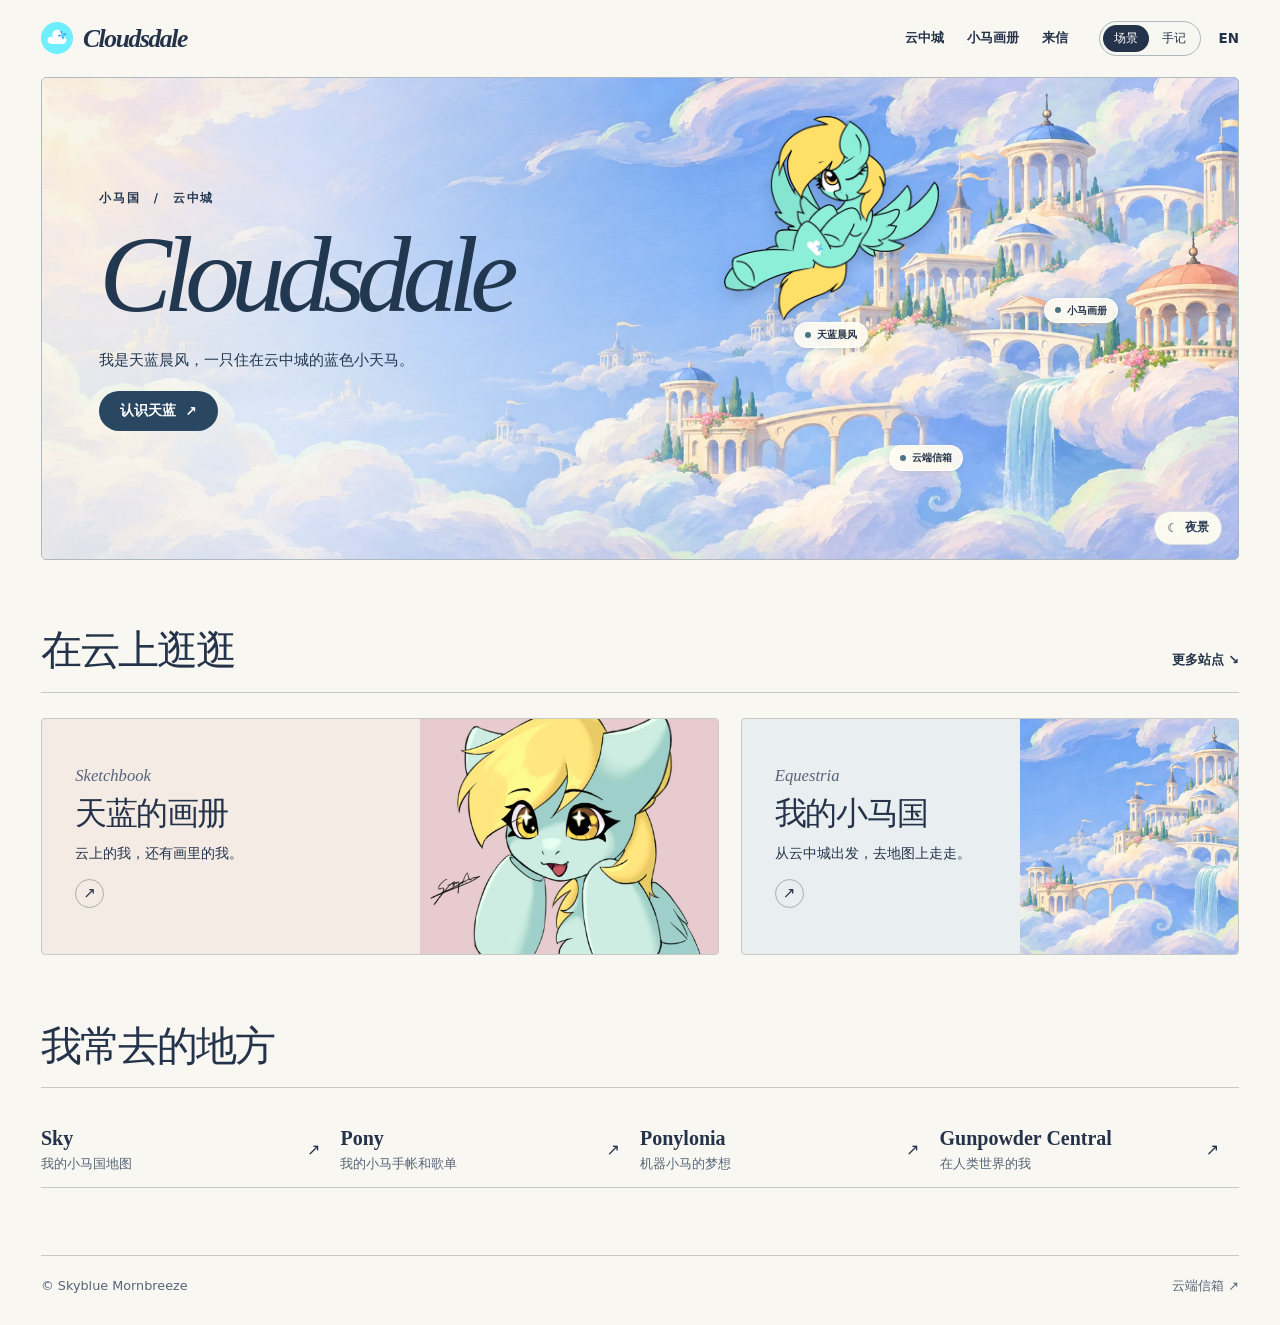
==== index.html @ 9f35f20f "Launch Cloudsdale, Skyblue's bilingual illustrated home" ====
<!doctype html>
<html lang="zh-CN" data-view="scene" data-light="day">
<head>
  <meta charset="utf-8">
  <meta name="viewport" content="width=device-width, initial-scale=1">
  <meta name="theme-color" content="#f6f5ed">
  <title>云中城 | 天蓝晨风</title>
  <meta name="description" content="我是天蓝晨风，一只住在云中城的蓝色小天马。来看看我的画册，听听我喜欢的音乐，也可以给我留言。">
  <link rel="canonical" href="https://cloud.hachile.org/">
  <link rel="alternate" hreflang="zh-CN" href="https://cloud.hachile.org/">
  <link rel="alternate" hreflang="en" href="https://cloud.hachile.org/en/">
  <link rel="icon" type="image/png" href="./assets/mark.png">
  <meta property="og:image" content="https://cloud.hachile.org/assets/cloudsdale.webp">
  <link rel="stylesheet" href="./style.css">
  <script defer src="./cloud.js"></script>
  <noscript><style>.view-switch,.scene-tools{display:none!important}.journal{display:grid!important}</style></noscript>
</head>
<body>
  <a class="skip" href="#main">跳到正文</a>
  <header class="masthead">
    <a class="brand" href="./" aria-label="云中城 | 天蓝晨风"><img src="./assets/mark.png" alt="" width="36" height="36"><span>Cloudsdale</span></a>
    <nav class="nav" aria-label="主导航">
      <a href="#main">云中城</a>
      <a class="" href="https://gallery.hachile.org/" data-open="album">小马画册</a>
      <a class="" href="https://home.hachile.org/#discussion" data-open="mail">来信</a>
    </nav>
    <div class="utility">
      <div class="view-switch" role="group" aria-label="浏览方式">
        <button type="button" data-view-choice="scene" aria-pressed="true">场景</button>
        <button type="button" data-view-choice="journal" aria-pressed="false">手记</button>
      </div>
      <a class="lang" href="en/" hreflang="en" lang="en" aria-label="English">EN</a>
    </div>
  </header>
  <main id="main" class="wrap">
    <section class="scene" aria-labelledby="scene-title">
      <img class="scene-backdrop" src="./assets/cloudsdale.webp" width="2041" height="770" alt="" fetchpriority="high">
      <div class="scene-copy">
        <p class="location">小马国　/　云中城</p>
        <h1 id="scene-title">Cloudsdale</h1>
        <p class="lede">我是天蓝晨风，一只住在云中城的蓝色小天马。</p>
        <a class="action" href="https://pony.hachile.org/#about" data-open="profile">认识天蓝 <span aria-hidden="true">↗</span></a>
      </div>
      <a class="pony-pin" href="https://pony.hachile.org/#about" data-open="profile" aria-label="认识天蓝">
        <img src="./assets/skyblue.webp" alt="" width="900" height="852">
        <span class="pin-label"><i aria-hidden="true"></i>天蓝晨风</span>
      </a>
      <a class="pin art-pin" href="https://gallery.hachile.org/" data-open="album"><span class="pin-label"><i aria-hidden="true"></i>小马画册</span></a>
      <a class="pin mail-pin" href="https://home.hachile.org/#discussion" data-open="mail"><span class="pin-label"><i aria-hidden="true"></i>云端信箱</span></a>
      <div class="scene-tools"><button class="light-switch" type="button" data-light-switch aria-pressed="false" aria-label="开启夜景"><span aria-hidden="true">☾</span> <span data-light-text>夜景</span></button></div>
    </section>
    <section class="journal" id="journal" aria-labelledby="journal-title">
      <div class="journal-copy"><p class="location">云中城手记</p><h1 id="journal-title">叫我天蓝就好</h1>
      <p class="lede">我是天蓝晨风，一只住在云中城的蓝色小天马。</p><p>在小马社群，我也叫 Pegasus Bluie。朋友们平常喊我天蓝、小蓝，或是 Skyblue。</p><p>出门时喜欢带着天琴心弦的布偶拍照。回到家，我练习画画，尝试写小马故事，也学着做电子音乐。</p><p>在人类世界，我在同济大学学习机器人。我想有一天能造出一匹像 Sweetiebot 那样的机器小马。</p>
      <a class="action" href="https://pony.hachile.org/#music">听我的歌单 <span aria-hidden="true">↗</span></a></div>
      <img class="journal-art" src="./assets/cloud-portrait.webp" alt="天蓝晨风趴在白云上，一侧翅膀从身后探出。" width="1100" height="825">
    </section>
    <section class="shelf" aria-labelledby="shelf-title">
      <div class="section-head"><h2 id="shelf-title">在云上逛逛</h2><a href="#places">更多站点 <span aria-hidden="true">↘</span></a></div>
      <div class="feature-grid">
        <a href="https://gallery.hachile.org/" class="feature feature-gallery" data-open="album">
          <div class="feature-copy"><small>Sketchbook</small><h3>天蓝的画册</h3><p>云上的我，还有画里的我。</p><span aria-hidden="true">↗</span></div>
          <img class="feature-art" src="./assets/studio.webp" alt="" width="900" height="900" loading="lazy">
        </a>
        <a href="https://sky.hachile.org/" class="feature feature-world">
          <div class="feature-copy"><small>Equestria</small><h3>我的小马国</h3><p>从云中城出发，去地图上走走。</p><span aria-hidden="true">↗</span></div>
          <img class="feature-art" src="./assets/cloudsdale.webp" alt="" width="2041" height="770" loading="lazy">
        </a>
      </div>
    </section>
    <section class="places" id="places" aria-labelledby="places-title"><div class="section-head"><h2 id="places-title">我常去的地方</h2></div><div class="place-list">
      <a href="https://sky.hachile.org/"><strong>Sky</strong><span>我的小马国地图</span><b aria-hidden="true">↗</b></a>
      <a href="https://pony.hachile.org/"><strong>Pony</strong><span>我的小马手帐和歌单</span><b aria-hidden="true">↗</b></a>
      <a href="https://ponylonia.hachile.org/"><strong>Ponylonia</strong><span>机器小马的梦想</span><b aria-hidden="true">↗</b></a>
      <a href="https://home.hachile.org/"><strong>Gunpowder Central</strong><span>在人类世界的我</span><b aria-hidden="true">↗</b></a>
    </div></section>
  </main>
  <footer class="foot"><span>© Skyblue Mornbreeze</span><a class="" href="https://home.hachile.org/#discussion" data-open="mail">云端信箱 ↗</a></footer>
  <dialog id="profile" class="modal" aria-labelledby="profile-title"><button class="close" type="button" data-close aria-label="关闭">×</button><div class="profile-layout">
    <img src="./assets/skyblue.webp" alt="天蓝晨风抱着前蹄，侧身展开翅膀。" width="900" height="852" loading="lazy">
    <div><p class="location">Pegasus Bluie</p><h2 id="profile-title">天蓝晨风</h2><p>在小马社群，我也叫 Pegasus Bluie。朋友们平常喊我天蓝、小蓝，或是 Skyblue。</p><p>出门时喜欢带着天琴心弦的布偶拍照。回到家，我练习画画，尝试写小马故事，也学着做电子音乐。</p><p>在人类世界，我在同济大学学习机器人。我想有一天能造出一匹像 Sweetiebot 那样的机器小马。</p><a class="action" href="https://pony.hachile.org/">翻开我的手帐 ↗</a></div>
  </div></dialog>
  <dialog id="album" class="modal" aria-labelledby="album-title"><button class="close" type="button" data-close aria-label="关闭">×</button><div class="gallery-layout">
    <div class="gallery-photo"><figure data-slide ><img src="./assets/cloud-portrait.webp" alt="天蓝晨风趴在白云上，一侧翅膀从身后探出。" loading="lazy"><figcaption>趴在云端</figcaption></figure><figure data-slide hidden><img src="./assets/studio.webp" alt="粉色背景里，天蓝晨风抬起前蹄，眼睛里闪着星星。" loading="lazy"><figcaption>星星眼</figcaption></figure><figure data-slide hidden><img src="./assets/sketchbook.webp" alt="一只戴着圆墨镜的小天马，金色鬃毛垂在镜框旁。" loading="lazy"><figcaption>戴上圆墨镜</figcaption></figure><figure data-slide hidden><img src="./assets/skyblue.webp" alt="天蓝晨风抱着前蹄，侧身展开翅膀。" loading="lazy"><figcaption>展翅</figcaption></figure></div>
    <div class="gallery-info"><h2 id="album-title">小马画册</h2><div class="gallery-controls"><button type="button" data-step="-1" aria-label="上一张">←</button><output aria-live="polite">1 / 4</output><button type="button" data-step="1" aria-label="下一张">→</button></div><a href="https://gallery.hachile.org/">前往画廊 ↗</a></div>
  </div></dialog>
  <dialog id="mail" class="modal" aria-labelledby="mail-title"><button class="close" type="button" data-close aria-label="关闭">×</button><div class="mail-content">
    <p class="location">Cloudsdale Post</p><h2 id="mail-title">云端信箱</h2>
    <p>想聊聊小马、画画，或者你最近听的一首歌？可以在我的主页留言，我会在那里读到。</p>
    <a class="action" href="https://home.hachile.org/#discussion">给天蓝留言 ↗</a>
  </div></dialog>
</body></html>
---- style.css ----
:root {
  color-scheme: light;
  --paper: #f8f7f2;
  --surface: #fffef9;
  --ink: #243349;
  --muted: #576477;
  --rule: #c6c9c4;
  --blue: #294761;
  --serif: Georgia, "Times New Roman", "Songti SC", SimSun, serif;
  --sans: "Segoe UI", "PingFang SC", "Microsoft YaHei", system-ui, sans-serif;
  --gutter: clamp(16px, 3.2vw, 60px);
  --frame: 1504px;
  font-family: var(--sans);
  color: var(--ink);
  background: var(--paper);
}

*, *::before, *::after { box-sizing: border-box; }
html { scroll-behavior: smooth; scroll-padding-top: 24px; }
body { margin: 0; min-width: 280px; }
img { max-width: 100%; display: block; }
button, input, textarea { font: inherit; }
button { cursor: pointer; }
a { color: inherit; text-decoration: none; }
button, a { -webkit-tap-highlight-color: transparent; }
:focus-visible { outline: 3px solid #3267a5; outline-offset: 5px; }
button { color: inherit; }
[hidden] { display: none !important; }
.wrap { width: min(calc(100% - 2 * var(--gutter)), var(--frame)); margin-inline: auto; }
.skip { position: fixed; z-index: 10; top: 8px; left: 8px; padding: 10px 15px; background: var(--surface); transform: translateY(-180%); }
.skip:focus { transform: none; }

.masthead {
  display: flex; align-items: center; gap: clamp(14px, 2.4vw, 42px);
  min-height: clamp(66px, 6vw, 88px); margin-inline: auto;
  width: min(calc(100% - 2 * var(--gutter)), var(--frame));
}
.brand { display: inline-flex; gap: 10px; align-items: center; flex-shrink: 0; font: italic 600 clamp(22px, 2vw, 31px)/1 var(--serif); letter-spacing: -.055em; }
.brand img { width: 32px; height: 32px; border-radius: 50%; object-fit: cover; }
.nav, .utility { display: flex; align-items: center; }
.nav { margin-left: auto; gap: clamp(13px, 1.8vw, 34px); }
.utility { gap: clamp(9px, 1.4vw, 23px); }
.nav a, .lang { padding-block: 10px; font-size: .84rem; font-weight: 600; white-space: nowrap; }
.nav a:hover, .lang:hover { text-decoration: underline; text-underline-offset: 5px; }
.view-switch {
  display: inline-flex; align-items: center; gap: 2px; padding: 3px; border: 1px solid #aeb7bb;
  border-radius: 999px; background: #f7f7f2; white-space: nowrap; font-size: .78rem;
}
.view-switch :is(button, a) { display: inline-flex; gap: 5px; align-items: center; border: 0; background: transparent; border-radius: 999px; padding: 5px 11px; line-height: 1.3; }
.view-switch :is([aria-pressed="true"], [aria-current="true"], .active) { color: white; background: var(--ink); }
.utility svg, .action svg, .scene-tools svg { width: 1em; height: 1em; }

.scene {
  position: relative; isolation: isolate; overflow: hidden; border: 1px solid #afb9c0;
  border-radius: 5px; background: #b8cfe8; color: #223750;
  min-height: 430px; aspect-ratio: 2.48;
}
.scene-backdrop { position: absolute; z-index: -3; inset: 0; width: 100%; height: 100%; object-fit: cover; object-position: center; }
.scene::before {
  content: ""; pointer-events: none; position: absolute; z-index: -1; inset: 0;
  background: linear-gradient(90deg, #f7f4eabc 0%, #eef4f9a1 22%, #e5eff65c 40%, transparent 57%);
}
.scene-copy {
  position: absolute; top: 48%; left: clamp(25px, 4.8%, 78px); transform: translateY(-50%);
  width: min(51%, 680px); z-index: 2;
}
.location {
  display: inline-flex; align-items: center; gap: 8px; margin: 0;
  font: 650 .72rem/1.45 var(--sans); letter-spacing: .14em; text-transform: uppercase;
}
.location svg { width: 14px; height: 14px; }
h1 { font: italic 500 clamp(70px, 8.5vw, 150px)/.94 var(--serif); letter-spacing: -.078em; margin: .16em 0 .19em; }
.lede { max-width: 35em; margin: 0; font-size: clamp(14px, 1.15vw, 19px); line-height: 1.7; }
.action {
  width: fit-content; display: inline-flex; align-items: center; justify-content: center; gap: 9px;
  padding: 10px 20px; margin-top: 19px; min-height: 40px; font-size: .86rem; font-weight: 650;
  border: 1px solid transparent; background: var(--blue); color: white; border-radius: 999px;
}
.action:hover { background: #1c334e; }
.pony-pin {
  position: absolute; z-index: 2; left: 57%; top: 8%; width: 18%;
  background: none; padding: 0; border: 0; text-align: center;
}
.pony-pin > img { width: 100%; height: auto; filter: drop-shadow(0 7px 7px #39577539); animation: drift 7s ease-in-out infinite; }
@keyframes drift { 50% { transform: translateY(-7px) rotate(2deg); } }
.pin-label {
  font-size: clamp(10px, .8vw, 13px); font-weight: 600; color: #27364b; line-height: 1.35;
  border: 1px solid #ffffffc9; border-radius: 999px; background: #fffcf1eb;
  box-shadow: 0 2px 6px #34445a24; white-space: nowrap;
}
.pin { position: absolute; z-index: 3; display: grid; place-items: center; min-height: 40px; }
.pin-label { display: inline-flex; align-items: center; gap: 6px; padding: 5px 10px; margin-top: 2px; }
.pin-label i { width: 6px; height: 6px; background: #497485; border-radius: 50%; }
.pin:hover .pin-label, .pony-pin:hover .pin-label { color: #142436; background: white; }
.art-pin { top: 44%; right: 10%; }
.mail-pin { bottom: 17%; right: 23%; }
.scene-tools { position: absolute; right: 16px; bottom: 14px; z-index: 5; }
.light-switch {
  display: inline-flex; align-items: center; justify-content: center; gap: 7px; min-height: 34px;
  border: 1px solid #d8dde3; border-radius: 999px; padding: 5px 12px; color: #2c4056;
  background: #fffef1ed; font-size: .76rem; font-weight: 600;
}
html[data-light="night"] .scene-backdrop { filter: saturate(.82) brightness(.58) hue-rotate(13deg); }
html[data-light="night"] .scene { background: #394670; color: #faf7e9; }
html[data-light="night"] .scene::before { background: linear-gradient(90deg, #202640eb, #30365fb0 35%, #4a4d9045 64%, #4f43813b); }
html[data-light="night"] .scene .action { background: #ece9d8; color: #28384b; }
html[data-light="night"] .pony-pin > img { filter: brightness(.88) drop-shadow(0 5px 8px #201f4b6e); }
html[data-view="journal"] .scene, html:not([data-view="journal"]) .journal { display: none; }

.journal {
  display: grid; grid-template-columns: 1.1fr .9fr; align-items: center; gap: 5%;
  min-height: 430px; padding: clamp(28px, 5vw, 82px); border: 1px solid var(--rule);
  border-radius: 5px; background: linear-gradient(114deg, #f4efdc, #faf7eb 59%, #f1ecdc);
}
.journal-copy { max-width: 54ch; }
.journal-copy h1, .journal-copy h2 { margin: .23em 0; font: italic 500 clamp(45px, 6.6vw, 105px)/1.08 var(--serif); letter-spacing: -.055em; }
.journal-copy p:not(.location) { line-height: 1.8; }
.journal-art { margin: 0; min-width: 0; width: 100%; height: auto; max-height: 360px; object-fit: cover; border: 8px solid #fffcf2; box-shadow: 0 3px 13px #55472c20; transform: rotate(1deg); }

.shelf, .places { margin-block: clamp(42px, 5.2vw, 80px); }
.section-head { display: flex; align-items: baseline; justify-content: space-between; flex-wrap: wrap; gap: 6px 20px; padding-bottom: 16px; border-bottom: 1px solid var(--rule); margin-bottom: clamp(17px, 2vw, 30px); }
.section-head h2, .places h2 { font: 550 clamp(27px, 3.2vw, 50px)/1.2 var(--serif); letter-spacing: -.055em; margin: 0; }
.section-head > a { font-size: .81rem; font-weight: 650; }
.section-head > a:hover { text-decoration: underline; text-underline-offset: 3px; }
.feature-grid { display: grid; grid-template-columns: minmax(0, 1.36fr) minmax(0, 1fr); gap: clamp(14px, 1.7vw, 28px); }
.feature {
  position: relative; isolation: isolate; overflow: hidden; display: flex; align-items: center;
  text-align: left; width: 100%; min-height: clamp(200px, 18.5vw, 302px);
  color: var(--ink); padding: clamp(20px, 2.6vw, 43px); border: 1px solid var(--rule);
  border-radius: 4px; background: #eae8dc;
}
.feature-copy { z-index: 1; width: 51%; }
.feature h3 { font: 550 clamp(24px, 2.5vw, 40px)/1.15 var(--serif); margin: .3em 0; letter-spacing: -.045em; }
.feature-copy p { margin: 0; font-size: .9rem; line-height: 1.6; }
.feature-copy small { color: var(--muted); font: italic 500 clamp(15px,1.3vw,20px)/1.2 var(--serif); }
.feature-copy > span { display: inline-grid; place-items: center; width: 29px; height: 29px; border: 1px solid #a7afaf; border-radius: 50%; margin-top: 14px; font-size: 15px; }
.feature-art { position: absolute; right: 0; top: 0; width: 44%; height: 100%; object-fit: cover; z-index: 0; transition: width .2s; }
.feature:hover .feature-art { width: 46%; }
.feature-world .feature-art { object-position: 78% center; }
.feature-gallery { background: #f4ece4; }
.feature-world { background: #e9eef0; }
.feature :is(a, button):hover { text-decoration: underline; text-underline-offset: 3px; }
.place-list { display: grid; grid-template-columns: repeat(auto-fit,minmax(min(195px,100%),1fr)); }
.place-list a { display: grid; grid-template-columns: 1fr auto; column-gap: 8px; padding: 12px 20px 14px 0; border-bottom: 1px solid var(--rule); }
.place-list a:hover { color: #476f99; }
.place-list strong { font: 600 1.25rem/1.3 var(--serif); }
.place-list span { grid-column: 1; color: var(--muted); margin-top: 4px; font-size: .84rem; }
.place-list b { grid-column: 2; grid-row: 1/3; align-self: center; font-weight: 400; }
.foot { display: flex; justify-content: space-between; width: min(calc(100% - 2 * var(--gutter)), var(--frame)); margin: auto; border-top: 1px solid var(--rule); padding-block: 22px 30px; color: var(--muted); font-size: .8rem; }
.foot a:hover { text-decoration: underline; }

body:has(dialog[open]) { overflow: hidden; }
.modal { position: fixed; max-width: min(770px, calc(100vw - 32px)); width: max-content; min-width: min(440px, calc(100vw - 32px)); max-height: calc(100dvh - 40px); padding: clamp(22px, 3.4vw, 53px); overflow: auto; border: 1px solid #b2bbc1; border-radius: 6px; background: var(--surface); color: var(--ink); box-shadow: 0 20px 100px #1423383d; }
.modal::backdrop { background: #192c46a8; backdrop-filter: blur(3px); }
.modal h2 { margin: .25em 0 .42em; font: 550 clamp(27px, 3vw, 44px)/1.15 var(--serif); }
.modal p { line-height: 1.7; }
.close { position: absolute; top: 11px; right: 11px; z-index: 3; display: grid; place-items: center; width: 33px; height: 33px; border: 1px solid var(--rule); border-radius: 50%; background: #fffef6ed; font-size: 18px; }
.close:hover, .gallery-controls button:hover { background: #eaf0ed; }
.profile-layout, .gallery-layout { display: grid; grid-template-columns: minmax(0,.85fr) minmax(0,1.15fr); gap: clamp(18px, 3vw, 38px); align-items: center; }
.profile-layout img { width: 100%; height: auto; max-height: 250px; object-fit: contain; }
.gallery-photo { margin: 0; width: 100%; aspect-ratio: 1; display: grid; place-items: center; background: #efede5; overflow: hidden; }
.gallery-photo figure { width: 100%; height: 100%; margin: 0; display: grid; grid-template-rows: minmax(0,1fr) auto; }
.gallery-photo img { width: 100%; height: 100%; object-fit: contain; }
.gallery-photo figcaption { padding: 8px; font-size: .85rem; text-align: center; }
.gallery-info > a { display: inline-block; margin-top: 22px; }
.gallery-controls { display: flex; align-items: center; gap: 8px; }
.gallery-controls button { padding: 6px 12px; min-height: 36px; border: 1px solid var(--rule); border-radius: 999px; background: var(--surface); }
.mail-content { max-width: 53ch; }
.modal a:not(.action) { text-decoration: underline; text-underline-offset: 4px; }

@media (max-width: 900px) {
  .scene { aspect-ratio: 2; min-height: 365px; }
  .scene-copy { left: 4.5%; width: 53%; }
  h1 { font-size: clamp(62px, 9vw, 88px); }
  .pony-pin { top: 13%; width: 19%; }
  .art-pin { right: 5%; }
}
@media (max-width: 680px) {
  .masthead { flex-wrap: wrap; gap: 0 10px; padding-block: 12px 0; min-height: 0; }
  .brand { font-size: 24px; }
  .brand img { width: 28px; height: 28px; }
  .utility { margin-left: auto; }
  .view-switch :is(button, a) { padding-inline: 8px; }
  .nav { order: 3; width: 100%; justify-content: flex-start; gap: 21px; margin-top: 5px; }
  .nav a { padding: 8px 0 10px; font-size: .78rem; }
  .scene { aspect-ratio: auto; min-height: 490px; }
  .scene-backdrop { top: auto; bottom: 0; height: 67%; object-position: 64% center; }
  .scene { background: #dce6ef; }
  .scene::before { background: linear-gradient(180deg, #f7f4eab5 0%, #e3eaf5 31%, #e3eaf5b3 42%, transparent 56%); }
  .scene-copy { top: 24px; left: 19px; right: 17px; transform: none; width: auto; }
  .scene-copy h1 { font-size: clamp(54px, 13.5vw, 84px); margin-block: .12em .16em; }
  .scene-copy .lede { font-size: .88rem; max-width: 35ch; line-height: 1.6; }
  .scene-copy .action { margin-top: 12px; }
  .pony-pin { left: 34%; top: 49%; width: clamp(84px, 22vw, 140px); }
  .art-pin { right: 6%; top: 61%; }
  .mail-pin { right: 22%; bottom: 17%; }
  .scene-tools { right: 10px; bottom: 10px; }
  html[data-light="night"] .scene::before { background: linear-gradient(180deg, #262a45 0%, #303753 31%, #353d5eb5 43%, #49436a38 62%); }
  .journal { grid-template-columns: 1fr; gap: 20px; padding: 28px 20px; }
  .journal-art { max-height: 235px; }
  .feature-grid { grid-template-columns: 1fr; }
  .feature { min-height: 175px; }
  .shelf, .places { margin-block: 35px; }
  .feature h3 { font-size: 27px; }
  .place-list { grid-template-columns: 1fr 1fr; }
  .place-list a { overflow-wrap: anywhere; }
}
@media (max-width: 480px) {
  .profile-layout, .gallery-layout { grid-template-columns: 1fr; gap: 14px; }
  .gallery-photo { aspect-ratio: 1.45; }
  .profile-layout img { max-height: 170px; }
  .modal { min-width: 0; width: calc(100% - 26px); }
}
@media (max-width: 350px) {
  .brand { gap: 5px; font-size: 19px; }
  .brand img { width: 24px; height: 24px; }
  .view-switch { font-size: .7rem; }
  .utility { gap: 6px; }
  .scene { min-height: 510px; }
}
@media (prefers-reduced-motion: reduce) {
  *, *::before, *::after { animation: none !important; scroll-behavior: auto !important; transition: none !important; }
}
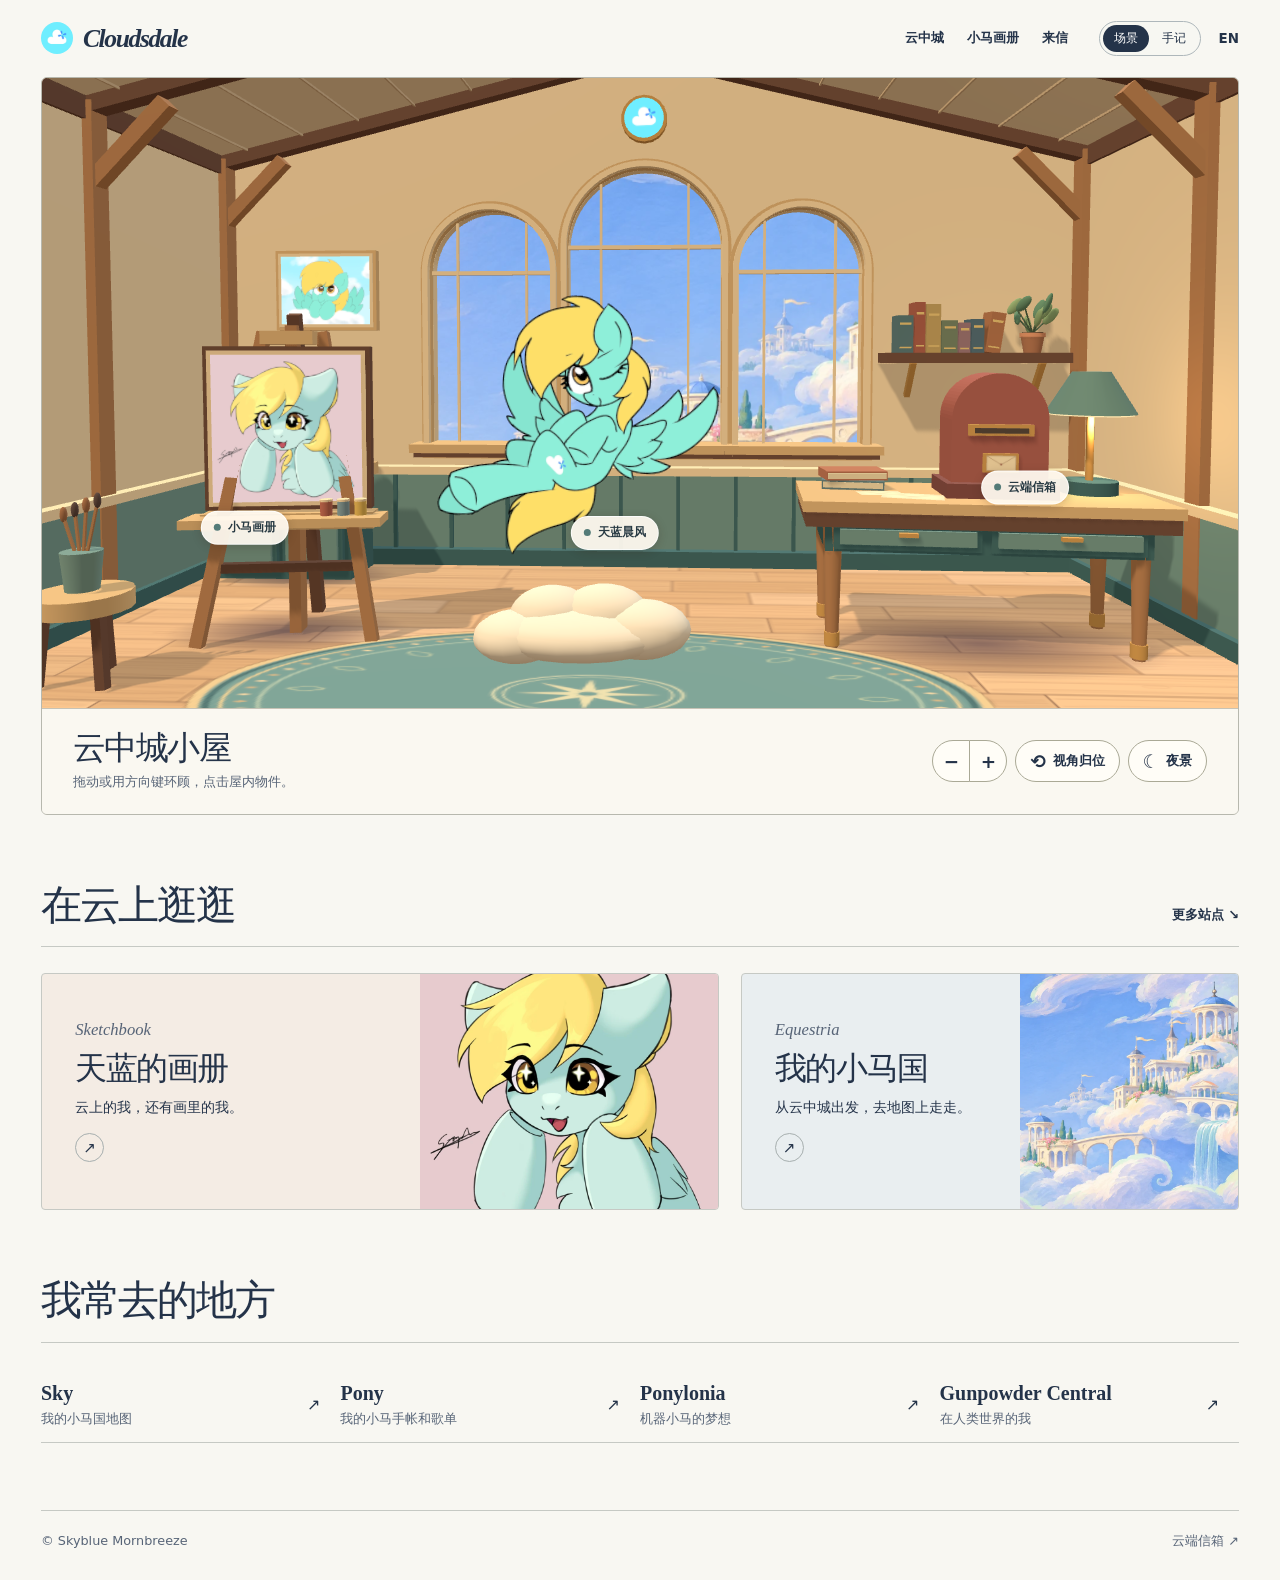
==== commit 9964f436: "Build an explorable 3D cottage above Cloudsdale" ====
--- a/index.html
+++ b/index.html
@@ -10,10 +10,10 @@
   <link rel="alternate" hreflang="zh-CN" href="https://cloud.hachile.org/">
   <link rel="alternate" hreflang="en" href="https://cloud.hachile.org/en/">
   <link rel="icon" type="image/png" href="./assets/mark.png">
-  <meta property="og:image" content="https://cloud.hachile.org/assets/cloudsdale.webp">
-  <link rel="stylesheet" href="./style.css">
-  <script defer src="./cloud.js"></script>
-  <noscript><style>.view-switch,.scene-tools{display:none!important}.journal{display:grid!important}</style></noscript>
+  <meta property="og:image" content="https://cloud.hachile.org/assets/room-poster.webp">
+  <link rel="stylesheet" href="./style.css?v=cottage-1">
+  <script defer src="./cloud.js?v=cottage-1"></script>
+  <noscript><style>.view-switch,.room-tools{display:none!important}.journal{display:grid!important}</style></noscript>
 </head>
 <body>
   <a class="skip" href="#main">跳到正文</a>
@@ -34,20 +34,31 @@
   </header>
   <main id="main" class="wrap">
     <section class="scene" aria-labelledby="scene-title">
-      <img class="scene-backdrop" src="./assets/cloudsdale.webp" width="2041" height="770" alt="" fetchpriority="high">
-      <div class="scene-copy">
-        <p class="location">小马国　/　云中城</p>
-        <h1 id="scene-title">Cloudsdale</h1>
-        <p class="lede">我是天蓝晨风，一只住在云中城的蓝色小天马。</p>
-        <a class="action" href="https://pony.hachile.org/#about" data-open="profile">认识天蓝 <span aria-hidden="true">↗</span></a>
+      <div class="room-stage" data-room>
+        <picture class="room-poster">
+          <source media="(max-width: 680px)" srcset="./assets/room-poster-mobile.webp">
+          <img src="./assets/room-poster.webp" alt="天蓝晨风的云中城小屋，拱窗外是云海，窗边摆着画架和书桌。" fetchpriority="high">
+        </picture>
+        <canvas data-room-canvas tabindex="0" aria-label="云中城小屋三维视图" aria-describedby="camera-help"></canvas>
+        <a class="room-pin" href="https://pony.hachile.org/#about" data-open="profile" data-room-pin="profile"><i aria-hidden="true"></i>天蓝晨风</a>
+        <a class="room-pin" href="https://gallery.hachile.org/" data-open="album" data-room-pin="album"><i aria-hidden="true"></i>小马画册</a>
+        <a class="room-pin" href="https://home.hachile.org/#discussion" data-open="mail" data-room-pin="mail"><i aria-hidden="true"></i>云端信箱</a>
       </div>
-      <a class="pony-pin" href="https://pony.hachile.org/#about" data-open="profile" aria-label="认识天蓝">
-        <img src="./assets/skyblue.webp" alt="" width="900" height="852">
-        <span class="pin-label"><i aria-hidden="true"></i>天蓝晨风</span>
-      </a>
-      <a class="pin art-pin" href="https://gallery.hachile.org/" data-open="album"><span class="pin-label"><i aria-hidden="true"></i>小马画册</span></a>
-      <a class="pin mail-pin" href="https://home.hachile.org/#discussion" data-open="mail"><span class="pin-label"><i aria-hidden="true"></i>云端信箱</span></a>
-      <div class="scene-tools"><button class="light-switch" type="button" data-light-switch aria-pressed="false" aria-label="开启夜景"><span aria-hidden="true">☾</span> <span data-light-text>夜景</span></button></div>
+      <div class="room-bar">
+        <div class="room-caption">
+          <h1 id="scene-title">云中城小屋</h1>
+          <p class="camera-help" id="camera-help"><span class="drag-help">拖动或用方向键环顾，点击屋内物件。</span><span class="touch-help">左右滑动环顾，轻点屋内物件。</span></p>
+          <p class="still-help">点选天蓝、画册或信箱。</p>
+        </div>
+        <div class="room-tools">
+          <div class="room-zoom" role="group" aria-label="镜头距离">
+            <button type="button" data-room-zoom="out" aria-label="拉远镜头" title="拉远镜头">−</button>
+            <button type="button" data-room-zoom="in" aria-label="拉近镜头" title="拉近镜头">+</button>
+          </div>
+          <button class="room-reset" type="button" data-room-reset><span aria-hidden="true">⟲</span> 视角归位</button>
+          <button class="light-switch" type="button" data-light-switch aria-pressed="false" aria-label="夜景模式"><span aria-hidden="true">☾</span> <span data-light-text>夜景</span></button>
+        </div>
+      </div>
     </section>
     <section class="journal" id="journal" aria-labelledby="journal-title">
       <div class="journal-copy"><p class="location">云中城手记</p><h1 id="journal-title">叫我天蓝就好</h1>
--- a/style.css
+++ b/style.css
@@ -48,28 +48,72 @@
 }
 .view-switch :is(button, a) { display: inline-flex; gap: 5px; align-items: center; border: 0; background: transparent; border-radius: 999px; padding: 5px 11px; line-height: 1.3; }
 .view-switch :is([aria-pressed="true"], [aria-current="true"], .active) { color: white; background: var(--ink); }
-.utility svg, .action svg, .scene-tools svg { width: 1em; height: 1em; }
 
 .scene {
-  position: relative; isolation: isolate; overflow: hidden; border: 1px solid #afb9c0;
-  border-radius: 5px; background: #b8cfe8; color: #223750;
-  min-height: 430px; aspect-ratio: 2.48;
-}
-.scene-backdrop { position: absolute; z-index: -3; inset: 0; width: 100%; height: 100%; object-fit: cover; object-position: center; }
-.scene::before {
-  content: ""; pointer-events: none; position: absolute; z-index: -1; inset: 0;
-  background: linear-gradient(90deg, #f7f4eabc 0%, #eef4f9a1 22%, #e5eff65c 40%, transparent 57%);
-}
-.scene-copy {
-  position: absolute; top: 48%; left: clamp(25px, 4.8%, 78px); transform: translateY(-50%);
-  width: min(51%, 680px); z-index: 2;
-}
+  overflow: hidden; border: 1px solid #b7b8ae; border-radius: 6px;
+  background: #f4f0e7;
+}
+.room-stage {
+  position: relative; isolation: isolate; overflow: hidden; background: #d7c1a6;
+  height: clamp(365px, min(55vw, 70svh), 800px);
+}
+.room-poster, .room-poster img, .room-stage canvas {
+  position: absolute; inset: 0; width: 100%; height: 100%; display: block;
+}
+.room-poster img { object-fit: cover; }
+.room-stage canvas { visibility: hidden; touch-action: pan-y pinch-zoom; }
+.room-stage[data-room-ready="true"] canvas { visibility: visible; cursor: grab; }
+.room-stage[data-room-ready="true"] canvas:active { cursor: grabbing; }
+.room-stage canvas:focus-visible { outline-offset: -4px; }
+.room-stage[data-room-ready="true"] .room-poster { visibility: hidden; }
+.room-pin {
+  position: absolute; z-index: 1; transform: translate(-50%, -50%); white-space: nowrap;
+  display: inline-flex; align-items: center; justify-content: center; gap: 7px; min-height: 34px;
+  padding: 5px 12px; border: 1px solid #fffc; border-radius: 20px;
+  color: #283a43; background: #fffaf0ee; box-shadow: 0 2px 10px #37231638;
+  font-size: clamp(.72rem, .83vw, .9rem); font-weight: 650; line-height: 1.3;
+}
+.room-pin i { width: 7px; height: 7px; border-radius: 50%; background: #547b78; }
+.room-pin:is(:hover, :focus-visible, [data-object-hover]) { background: white; color: #192b40; box-shadow: 0 2px 12px #37231658; }
+.room-pin:is(:hover, :focus-visible, [data-object-hover]) i { background: #b06631; }
+.room-pin[data-room-pin="album"] { left: 20%; top: 71%; }
+.room-pin[data-room-pin="profile"] { left: 48%; top: 72%; }
+.room-pin[data-room-pin="mail"] { left: 79%; top: 65%; }
+.room-bar {
+  display: flex; justify-content: space-between; align-items: center; gap: 18px;
+  padding: clamp(15px, 1.6vw, 25px) clamp(18px, 2.4vw, 38px);
+  border-top: 1px solid #c7c3b6; background: #faf8f1;
+}
+.room-caption h1 { font: 550 clamp(25px, 2.55vw, 43px)/1.17 var(--serif); margin: 0; letter-spacing: -.045em; }
+.room-caption p { margin: 5px 0 0; color: var(--muted); font-size: .84rem; line-height: 1.55; }
+.room-tools { display: flex; align-items: center; gap: 8px; flex-shrink: 0; }
+.room-tools button {
+  align-items: center; justify-content: center; gap: 7px; min-height: 42px;
+  border: 1px solid #aaa996; border-radius: 24px; padding: 6px 14px;
+  color: var(--ink); background: #fffdf7; font: 600 .82rem/1.25 var(--sans);
+}
+.room-tools button:hover { background: #eeeade; }
+.room-tools button span[aria-hidden] { font-size: 1.15rem; font-family: var(--sans); }
+.light-switch { display: inline-flex; }
+.light-switch[aria-pressed="true"] { color: #fcf6df; background: #334158; border-color: #334158; }
+.room-tools .light-switch[aria-pressed="true"]:hover { background: #424f63; }
+.camera-help, .room-reset, .touch-help, .room-zoom { display: none; }
+.room-zoom { align-items: center; }
+.room-tools .room-zoom button { padding-inline: 0; width: 38px; font-size: 1.15rem; }
+.room-zoom button:first-child { border-radius: 22px 0 0 22px; }
+.room-zoom button:last-child { border-radius: 0 22px 22px 0; margin-left: -1px; }
+.room-zoom button:disabled { opacity: .45; cursor: default; }
+.room-stage[data-room-ready="true"] + .room-bar .room-zoom { display: inline-flex; }
+.room-stage[data-room-ready="true"] + .room-bar .camera-help { display: block; }
+.room-stage[data-room-ready="true"] + .room-bar .room-reset { display: inline-flex; }
+.room-stage[data-room-ready="true"] + .room-bar .still-help { display: none; }
+html[data-light="night"] .room-poster { filter: brightness(.58) saturate(.78) hue-rotate(14deg); }
+html[data-view="journal"] .scene, html:not([data-view="journal"]) .journal { display: none; }
 .location {
   display: inline-flex; align-items: center; gap: 8px; margin: 0;
   font: 650 .72rem/1.45 var(--sans); letter-spacing: .14em; text-transform: uppercase;
 }
 .location svg { width: 14px; height: 14px; }
-h1 { font: italic 500 clamp(70px, 8.5vw, 150px)/.94 var(--serif); letter-spacing: -.078em; margin: .16em 0 .19em; }
 .lede { max-width: 35em; margin: 0; font-size: clamp(14px, 1.15vw, 19px); line-height: 1.7; }
 .action {
   width: fit-content; display: inline-flex; align-items: center; justify-content: center; gap: 9px;
@@ -77,35 +121,6 @@
   border: 1px solid transparent; background: var(--blue); color: white; border-radius: 999px;
 }
 .action:hover { background: #1c334e; }
-.pony-pin {
-  position: absolute; z-index: 2; left: 57%; top: 8%; width: 18%;
-  background: none; padding: 0; border: 0; text-align: center;
-}
-.pony-pin > img { width: 100%; height: auto; filter: drop-shadow(0 7px 7px #39577539); animation: drift 7s ease-in-out infinite; }
-@keyframes drift { 50% { transform: translateY(-7px) rotate(2deg); } }
-.pin-label {
-  font-size: clamp(10px, .8vw, 13px); font-weight: 600; color: #27364b; line-height: 1.35;
-  border: 1px solid #ffffffc9; border-radius: 999px; background: #fffcf1eb;
-  box-shadow: 0 2px 6px #34445a24; white-space: nowrap;
-}
-.pin { position: absolute; z-index: 3; display: grid; place-items: center; min-height: 40px; }
-.pin-label { display: inline-flex; align-items: center; gap: 6px; padding: 5px 10px; margin-top: 2px; }
-.pin-label i { width: 6px; height: 6px; background: #497485; border-radius: 50%; }
-.pin:hover .pin-label, .pony-pin:hover .pin-label { color: #142436; background: white; }
-.art-pin { top: 44%; right: 10%; }
-.mail-pin { bottom: 17%; right: 23%; }
-.scene-tools { position: absolute; right: 16px; bottom: 14px; z-index: 5; }
-.light-switch {
-  display: inline-flex; align-items: center; justify-content: center; gap: 7px; min-height: 34px;
-  border: 1px solid #d8dde3; border-radius: 999px; padding: 5px 12px; color: #2c4056;
-  background: #fffef1ed; font-size: .76rem; font-weight: 600;
-}
-html[data-light="night"] .scene-backdrop { filter: saturate(.82) brightness(.58) hue-rotate(13deg); }
-html[data-light="night"] .scene { background: #394670; color: #faf7e9; }
-html[data-light="night"] .scene::before { background: linear-gradient(90deg, #202640eb, #30365fb0 35%, #4a4d9045 64%, #4f43813b); }
-html[data-light="night"] .scene .action { background: #ece9d8; color: #28384b; }
-html[data-light="night"] .pony-pin > img { filter: brightness(.88) drop-shadow(0 5px 8px #201f4b6e); }
-html[data-view="journal"] .scene, html:not([data-view="journal"]) .journal { display: none; }
 
 .journal {
   display: grid; grid-template-columns: 1.1fr .9fr; align-items: center; gap: 5%;
@@ -158,9 +173,9 @@
 .close:hover, .gallery-controls button:hover { background: #eaf0ed; }
 .profile-layout, .gallery-layout { display: grid; grid-template-columns: minmax(0,.85fr) minmax(0,1.15fr); gap: clamp(18px, 3vw, 38px); align-items: center; }
 .profile-layout img { width: 100%; height: auto; max-height: 250px; object-fit: contain; }
-.gallery-photo { margin: 0; width: 100%; aspect-ratio: 1; display: grid; place-items: center; background: #efede5; overflow: hidden; }
-.gallery-photo figure { width: 100%; height: 100%; margin: 0; display: grid; grid-template-rows: minmax(0,1fr) auto; }
-.gallery-photo img { width: 100%; height: 100%; object-fit: contain; }
+.gallery-photo { position: relative; margin: 0; width: 100%; aspect-ratio: 1; background: #efede5; overflow: hidden; }
+.gallery-photo figure { position: absolute; inset: 0; margin: 0; display: grid; grid-template-rows: minmax(0,1fr) auto; }
+.gallery-photo img { width: 100%; height: 100%; min-height: 0; object-fit: contain; }
 .gallery-photo figcaption { padding: 8px; font-size: .85rem; text-align: center; }
 .gallery-info > a { display: inline-block; margin-top: 22px; }
 .gallery-controls { display: flex; align-items: center; gap: 8px; }
@@ -169,11 +184,7 @@
 .modal a:not(.action) { text-decoration: underline; text-underline-offset: 4px; }
 
 @media (max-width: 900px) {
-  .scene { aspect-ratio: 2; min-height: 365px; }
-  .scene-copy { left: 4.5%; width: 53%; }
-  h1 { font-size: clamp(62px, 9vw, 88px); }
-  .pony-pin { top: 13%; width: 19%; }
-  .art-pin { right: 5%; }
+  .room-stage { height: clamp(320px, 54vw, 470px); }
 }
 @media (max-width: 680px) {
   .masthead { flex-wrap: wrap; gap: 0 10px; padding-block: 12px 0; min-height: 0; }
@@ -183,19 +194,14 @@
   .view-switch :is(button, a) { padding-inline: 8px; }
   .nav { order: 3; width: 100%; justify-content: flex-start; gap: 21px; margin-top: 5px; }
   .nav a { padding: 8px 0 10px; font-size: .78rem; }
-  .scene { aspect-ratio: auto; min-height: 490px; }
-  .scene-backdrop { top: auto; bottom: 0; height: 67%; object-position: 64% center; }
-  .scene { background: #dce6ef; }
-  .scene::before { background: linear-gradient(180deg, #f7f4eab5 0%, #e3eaf5 31%, #e3eaf5b3 42%, transparent 56%); }
-  .scene-copy { top: 24px; left: 19px; right: 17px; transform: none; width: auto; }
-  .scene-copy h1 { font-size: clamp(54px, 13.5vw, 84px); margin-block: .12em .16em; }
-  .scene-copy .lede { font-size: .88rem; max-width: 35ch; line-height: 1.6; }
-  .scene-copy .action { margin-top: 12px; }
-  .pony-pin { left: 34%; top: 49%; width: clamp(84px, 22vw, 140px); }
-  .art-pin { right: 6%; top: 61%; }
-  .mail-pin { right: 22%; bottom: 17%; }
-  .scene-tools { right: 10px; bottom: 10px; }
-  html[data-light="night"] .scene::before { background: linear-gradient(180deg, #262a45 0%, #303753 31%, #353d5eb5 43%, #49436a38 62%); }
+  .room-stage { height: auto; aspect-ratio: 1.16; }
+  .room-bar { align-items: flex-start; flex-wrap: wrap; gap: 10px 18px; padding: 15px; }
+  .room-tools button { min-height: 39px; padding-inline: 12px; }
+  .room-pin { gap: 4px; min-height: 29px; padding: 4px 7px; font-size: .67rem; }
+  .room-pin i { width: 5px; height: 5px; }
+  .room-pin[data-room-pin="album"] { left: max(14%, 44px); top: 67%; }
+  .room-pin[data-room-pin="profile"] { left: 48%; top: 70%; }
+  .room-pin[data-room-pin="mail"] { left: min(88%, calc(100% - 38px)); top: 61%; }
   .journal { grid-template-columns: 1fr; gap: 20px; padding: 28px 20px; }
   .journal-art { max-height: 235px; }
   .feature-grid { grid-template-columns: 1fr; }
@@ -216,7 +222,10 @@
   .brand img { width: 24px; height: 24px; }
   .view-switch { font-size: .7rem; }
   .utility { gap: 6px; }
-  .scene { min-height: 510px; }
+}
+@media (pointer: coarse) {
+  .touch-help { display: inline; }
+  .drag-help { display: none; }
 }
 @media (prefers-reduced-motion: reduce) {
   *, *::before, *::after { animation: none !important; scroll-behavior: auto !important; transition: none !important; }
